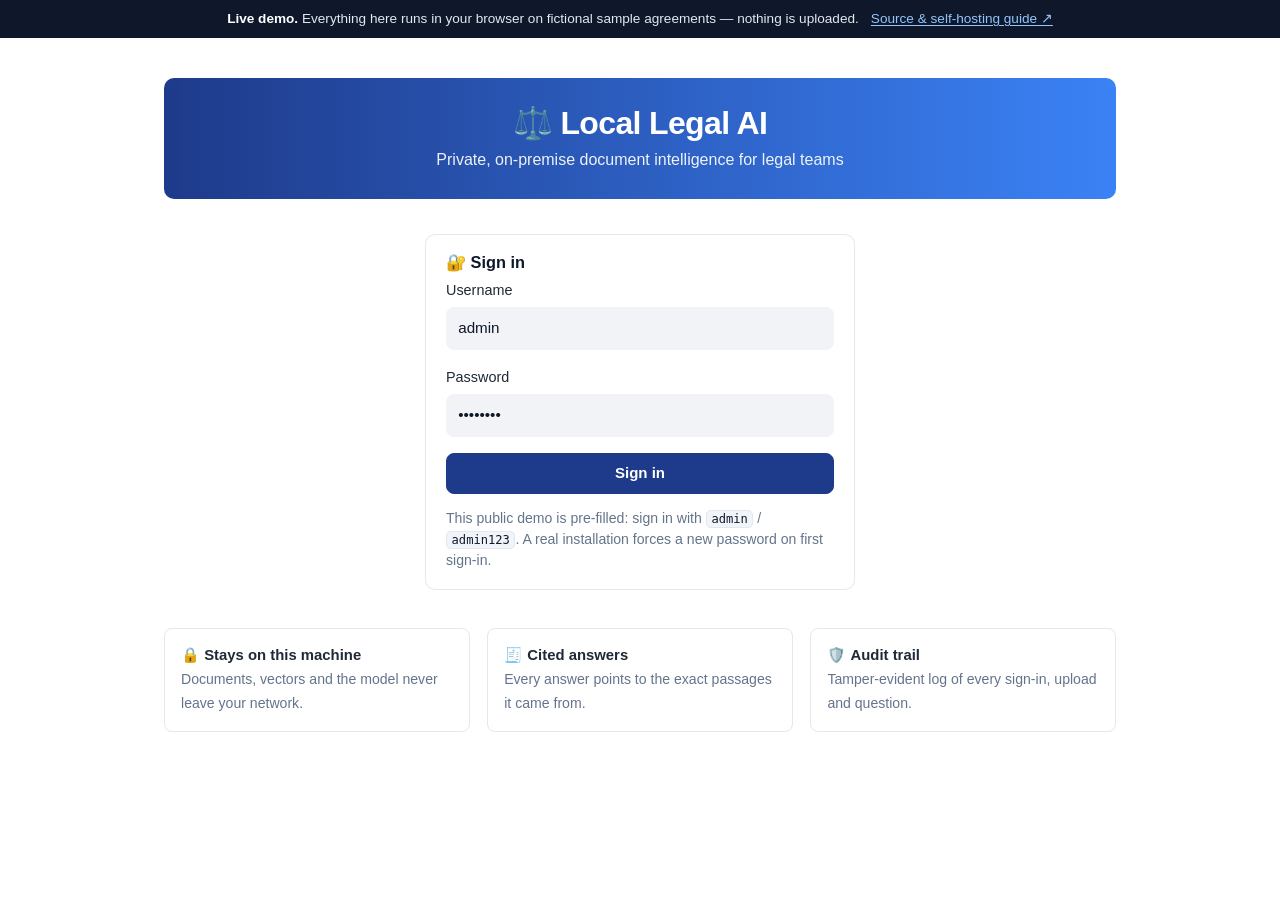
==== web/index.html @ eb103a4b "Phase 23: public web demo for yappertech.com/legal-ai-demo The product is Streamlit + FastAPI + Chro" ====
<!doctype html>
<html lang="en">
<head>
<meta charset="utf-8">
<meta name="viewport" content="width=device-width, initial-scale=1">
<title>Local Legal AI — private document intelligence for legal teams</title>
<meta name="description" content="A working demo of Local Legal AI: upload legal documents, ask questions in plain English and get answers that cite the exact clauses they came from. Self-hosted — documents, vectors and the model never leave your network.">
<meta name="color-scheme" content="light">
<link rel="icon" href="favicon.svg" type="image/svg+xml">
<link rel="stylesheet" href="css/styles.css">
<meta property="og:title" content="Local Legal AI — private document intelligence for legal teams">
<meta property="og:description" content="Ask your contracts questions in plain English and get answers that cite the exact clauses. Runs entirely on your own hardware.">
<meta property="og:type" content="website">
</head>
<body>

<div class="demo-banner" id="demo-banner">
  <span><strong>Live demo.</strong> Everything here runs in your browser on fictional sample agreements — nothing is uploaded.</span>
  <a href="https://github.com/jashankish/local-legal-ai" target="_blank" rel="noopener">Source &amp; self-hosting guide ↗</a>
</div>

<div id="app">
  <div class="login-page">
    <div class="main-header">
      <h1>⚖️ Local Legal AI</h1>
      <p>Private, on-premise document intelligence for legal teams</p>
    </div>
    <p class="caption" style="text-align:center">Loading the demo library…</p>
  </div>
</div>

<noscript>
  <div class="login-page">
    <div class="note note-warn">
      This demo runs the whole product in your browser, so it needs JavaScript enabled.
      The source and self-hosting instructions are at
      <a href="https://github.com/jashankish/local-legal-ai">github.com/jashankish/local-legal-ai</a>.
    </div>
  </div>
</noscript>

<script type="module">
  import { CONFIG } from "./js/config.js";
  import { start } from "./js/app.js";
  start(CONFIG);
</script>
</body>
</html>
---- web/css/styles.css ----
/* Local Legal AI — static demo.
   The visual language follows the Streamlit app it mirrors: a light slate
   canvas, a bordered sidebar, navy (#1e3a8a) for primary actions and chart
   fills, and flat bordered cards rather than shadows. */

:root {
  --navy: #1e3a8a;
  --navy-700: #1d4ed8;
  --blue: #3b82f6;
  --blue-50: #eff6ff;
  --blue-100: #dbeafe;
  --ink: #0f172a;
  --body: #1f2937;
  --muted: #64748b;
  --line: #e2e8f0;
  --line-strong: #cbd5e1;
  --canvas: #ffffff;
  --sidebar: #f7f8fa;
  --green: #15803d;
  --green-bg: #f0fdf4;
  --amber: #b45309;
  --amber-bg: #fffbeb;
  --red: #b91c1c;
  --red-bg: #fef2f2;
  --radius: 10px;
  --sidebar-w: 300px;
  --font: "Source Sans 3", "Source Sans Pro", -apple-system, BlinkMacSystemFont,
    "Segoe UI", Roboto, "Helvetica Neue", Arial, sans-serif;
  --mono: ui-monospace, SFMono-Regular, "SF Mono", Menlo, Consolas, monospace;
}

* { box-sizing: border-box; }

html { -webkit-text-size-adjust: 100%; }

body {
  margin: 0;
  font-family: var(--font);
  font-size: 16px;
  line-height: 1.6;
  color: var(--body);
  background: var(--canvas);
}

h1, h2, h3, h4 { color: var(--ink); line-height: 1.25; margin: 0 0 .4em; font-weight: 700; }
h1 { font-size: 2.3rem; letter-spacing: -.02em; }
h2 { font-size: 1.6rem; margin-top: 2rem; }
h3 { font-size: 1.22rem; margin-top: 1.6rem; }
h4 { font-size: 1.02rem; margin-top: 1.1rem; }
p { margin: 0 0 1rem; }
a { color: var(--navy-700); }

code, .mono { font-family: var(--mono); font-size: .86em; }
code {
  background: #f1f5f9; border: 1px solid var(--line);
  border-radius: 5px; padding: .08em .38em; color: #0f172a;
}

.caption { color: var(--muted); font-size: .88rem; line-height: 1.5; }
.subtle { color: var(--muted); }
.em { font-style: italic; color: var(--muted); }
.nowrap { white-space: nowrap; }

/* ── Demo banner ──────────────────────────────────────────────────────── */
.demo-banner {
  background: var(--ink);
  color: #e2e8f0;
  font-size: .85rem;
  padding: .5rem 1.1rem;
  display: flex;
  gap: .75rem;
  align-items: center;
  flex-wrap: wrap;
  justify-content: center;
  text-align: center;
}
.demo-banner strong { color: #fff; }
.demo-banner a { color: #93c5fd; text-decoration: underline; text-underline-offset: 2px; }

/* ── Shell ────────────────────────────────────────────────────────────── */
.shell { display: flex; min-height: calc(100vh - 40px); align-items: stretch; }

.sidebar {
  width: var(--sidebar-w);
  flex: 0 0 var(--sidebar-w);
  background: var(--sidebar);
  border-right: 1px solid var(--line);
  padding: 1.75rem 1.5rem 2rem;
}
.sidebar-brand { font-size: 1.35rem; font-weight: 700; color: var(--ink); margin-bottom: .25rem; }
.sidebar-tagline { color: var(--muted); font-size: .88rem; line-height: 1.45; margin-bottom: 1.5rem; }
.sidebar hr { border: 0; border-top: 1px solid var(--line-strong); margin: 1.5rem 0; }
.sidebar-meta { font-size: .92rem; margin-bottom: .2rem; }

.nav-label { font-size: .88rem; color: var(--body); margin-bottom: .35rem; }
.nav { list-style: none; margin: 0; padding: 0; }
.nav li { margin-bottom: 2px; }
.nav button {
  width: 100%; text-align: left; font: inherit; font-size: .95rem;
  background: transparent; border: 1px solid transparent; border-radius: 8px;
  padding: .46rem .62rem; cursor: pointer; color: var(--body);
}
.nav button:hover { background: #eceff3; }
.nav button[aria-current="page"] {
  background: var(--canvas); border-color: var(--line-strong);
  color: var(--navy); font-weight: 600;
}

.main { flex: 1 1 auto; min-width: 0; padding: 2.5rem 3rem 5rem; max-width: 1120px; }

/* ── Buttons ──────────────────────────────────────────────────────────── */
.btn {
  font: inherit; font-size: .94rem; font-weight: 600;
  border-radius: 8px; border: 1px solid var(--line-strong);
  background: var(--canvas); color: var(--body);
  padding: .46rem .95rem; cursor: pointer; display: inline-flex;
  align-items: center; gap: .4rem; text-decoration: none;
}
.btn:hover { border-color: var(--navy); color: var(--navy); }
.btn-primary {
  background: var(--navy); border-color: var(--navy); color: #fff;
}
.btn-primary:hover { background: #172e6e; border-color: #172e6e; color: #fff; }
.btn-sm { font-size: .85rem; padding: .3rem .6rem; }
.btn[disabled] { opacity: .5; cursor: not-allowed; }
.btn-row { display: flex; gap: .6rem; flex-wrap: wrap; align-items: center; }

/* ── Forms ────────────────────────────────────────────────────────────── */
label.field { display: block; margin-bottom: 1rem; }
label.field > span { display: block; font-size: .9rem; margin-bottom: .3rem; color: var(--body); }
input[type="text"], input[type="password"], input[type="search"], select, textarea {
  width: 100%; font: inherit; font-size: .95rem;
  background: #f1f3f6; border: 1px solid transparent; border-radius: 8px;
  padding: .52rem .7rem; color: var(--ink);
}
input:focus, select:focus, textarea:focus {
  outline: none; border-color: var(--blue); background: var(--canvas);
  box-shadow: 0 0 0 3px rgba(59, 130, 246, .18);
}
textarea { resize: vertical; min-height: 110px; line-height: 1.5; }
select { appearance: none; background-image: none; }
.check { display: flex; align-items: center; gap: .5rem; font-size: .92rem; margin-bottom: .45rem; }
.check input { width: auto; }
input[type="range"] { width: 100%; accent-color: var(--navy); }

/* ── Cards, panels, callouts ─────────────────────────────────────────── */
.card {
  border: 1px solid var(--line); border-radius: var(--radius);
  padding: 1.1rem 1.25rem; background: var(--canvas); margin-bottom: 1rem;
}
.panel { background: var(--blue-50); border: 1px solid var(--blue-100);
         border-radius: 8px; padding: .7rem .9rem; margin-bottom: .6rem; font-size: .94rem; }
.panel strong { color: var(--navy); }
.note { border-radius: 8px; padding: .7rem .9rem; margin: .6rem 0; font-size: .94rem; border: 1px solid; }
.note-ok { background: var(--green-bg); border-color: #bbf7d0; color: #14532d; }
.note-warn { background: var(--amber-bg); border-color: #fde68a; color: #78350f; }
.note-err { background: var(--red-bg); border-color: #fecaca; color: #7f1d1d; }
.note-info { background: var(--blue-50); border-color: var(--blue-100); color: #1e3a8a; }

/* ── Metrics ─────────────────────────────────────────────────────────── */
.metrics { display: grid; gap: 1.25rem; grid-template-columns: repeat(auto-fit, minmax(150px, 1fr)); margin: 1.2rem 0 1.6rem; }
.metric-label { font-size: .88rem; color: var(--body); display: flex; align-items: center; gap: .3rem; }
.metric-value { font-size: 2.1rem; font-weight: 400; color: var(--ink); line-height: 1.2; letter-spacing: -.01em; }
.metric-value.sm { font-size: 1.5rem; }

/* ── Grids ───────────────────────────────────────────────────────────── */
.cols { display: grid; gap: 1.6rem; grid-template-columns: 1fr 1fr; align-items: start; }
.cols-3 { display: grid; gap: 1.2rem; grid-template-columns: repeat(3, 1fr); align-items: start; }
.cols-wide { grid-template-columns: 2fr 1fr; }
.cols-ask { grid-template-columns: 3fr 1fr; }

/* ── Tables ──────────────────────────────────────────────────────────── */
.table-wrap { border: 1px solid var(--line); border-radius: 8px; overflow: auto; margin-bottom: 1.2rem; }
table { border-collapse: collapse; width: 100%; font-size: .9rem; }
th, td { text-align: left; padding: .5rem .72rem; border-bottom: 1px solid var(--line); white-space: nowrap; }
th { background: #f8fafc; color: var(--muted); font-weight: 600; font-size: .85rem; }
tbody tr:last-child td { border-bottom: 0; }
tbody tr:hover td { background: #f8fafc; }
td.num, th.num { text-align: right; }
td.wrap { white-space: normal; min-width: 18rem; }

/* ── Tabs & accordions ───────────────────────────────────────────────── */
.tabs { display: flex; gap: 1.5rem; border-bottom: 1px solid var(--line); margin: 1.2rem 0 1.5rem; flex-wrap: wrap; }
.tabs button {
  font: inherit; font-size: .95rem; background: none; border: 0;
  border-bottom: 2px solid transparent; padding: .45rem 0; cursor: pointer; color: var(--body);
}
.tabs button[aria-selected="true"] { color: var(--navy); border-bottom-color: var(--navy); font-weight: 600; }

details.acc { border: 1px solid var(--line); border-radius: 8px; margin-bottom: .7rem; background: var(--canvas); }
details.acc > summary {
  cursor: pointer; padding: .62rem .9rem; font-size: .95rem;
  background: #f8fafc; border-radius: 8px; list-style: none; display: flex; gap: .5rem; align-items: center;
}
details.acc[open] > summary { border-bottom: 1px solid var(--line); border-radius: 8px 8px 0 0; }
details.acc > summary::-webkit-details-marker { display: none; }
details.acc > summary::before { content: "▸"; color: var(--muted); font-size: .8rem; }
details.acc[open] > summary::before { content: "▾"; }
.acc-body { padding: 1rem 1.1rem; }

/* ── Document cards (library) ───────────────────────────────────────── */
.file-grid { display: grid; gap: 1rem; grid-template-columns: repeat(auto-fill, minmax(215px, 1fr)); }
.file-card { border: 1px solid var(--line-strong); border-radius: 8px; padding: .85rem; background: #f9fafb; }
.file-icon { font-size: 1.65rem; text-align: center; margin-bottom: .4rem; }
.file-name { font-weight: 700; font-size: .88rem; word-break: break-word; margin-bottom: .3rem; }
.file-meta { font-size: .78rem; color: var(--muted); line-height: 1.45; margin-bottom: .6rem; }

/* ── Answer rendering ────────────────────────────────────────────────── */
.answer { border: 1px solid var(--line); border-radius: 8px; padding: 1rem 1.15rem; background: var(--canvas); }
.answer p:last-child { margin-bottom: 0; }
.cite {
  font-size: .78em; font-weight: 700; color: var(--navy);
  background: var(--blue-50); border: 1px solid var(--blue-100);
  border-radius: 4px; padding: 0 .28em; vertical-align: .08em;
}
.source { border: 1px solid var(--line); border-radius: 8px; padding: .8rem 1rem; margin-bottom: .7rem; }
.source-head { font-size: .94rem; margin-bottom: .35rem; }
.source-head b { color: var(--ink); }
.tag-cited { color: var(--green); font-style: italic; }
.terms-row { margin-bottom: .4rem; font-size: .93rem; }
.term {
  font-family: var(--mono); font-size: .8rem; background: #f1f5f9;
  border: 1px solid var(--line); border-radius: 5px; padding: .08em .4em; margin-right: .3rem;
  display: inline-block; margin-bottom: .22rem; color: #334155;
}
.suggestions { display: grid; gap: .55rem; grid-template-columns: 1fr 1fr; }
.suggestions .btn { justify-content: flex-start; font-weight: 400; font-size: .9rem; }
.streaming::after {
  content: "▌"; color: var(--navy); animation: blink 1s steps(2) infinite;
}
@keyframes blink { 50% { opacity: 0; } }

/* ── Charts ──────────────────────────────────────────────────────────── */
.chart { margin: .6rem 0 1.4rem; }
.chart-title { font-size: .95rem; font-weight: 700; color: var(--ink); margin-bottom: .3rem; }
.chart svg { display: block; width: 100%; height: auto; overflow: visible; }
.chart .axis-line { stroke: var(--line-strong); stroke-width: 1; }
.chart .grid-line { stroke: var(--line); stroke-width: 1; }
.chart .tick { fill: var(--muted); font-size: 11px; }
.chart .bar-label { fill: var(--muted); font-size: 11px; }
.chart .axis-title { fill: var(--muted); font-size: 11px; }
.legend { display: flex; gap: 1rem; flex-wrap: wrap; font-size: .86rem; margin-top: .4rem; }
.legend span { display: inline-flex; align-items: center; gap: .35rem; }
.swatch { width: 11px; height: 11px; border-radius: 3px; display: inline-block; }

/* ── Login ───────────────────────────────────────────────────────────── */
.login-page { max-width: 1000px; margin: 0 auto; padding: 2.5rem 1.5rem 4rem; }
.main-header {
  background: linear-gradient(90deg, #1e3a8a 0%, #3b82f6 100%);
  padding: 1.6rem 1rem; border-radius: var(--radius); color: #fff;
  text-align: center; margin-bottom: 2.2rem;
}
.main-header h1 { color: #fff; margin: 0 0 .25rem; font-size: 2rem; }
.main-header p { margin: 0; opacity: .92; }
.login-card { max-width: 430px; margin: 0 auto; }
.feature-grid { display: grid; gap: 1.1rem; grid-template-columns: repeat(3, 1fr); margin-top: 2.4rem; }
.feature-grid > div { border: 1px solid var(--line); border-radius: 8px; padding: .95rem 1rem; font-size: .93rem; }
.feature-grid span { color: var(--muted); font-size: .88rem; }

/* ── Toast ───────────────────────────────────────────────────────────── */
.toast-stack { position: fixed; right: 1.2rem; bottom: 1.2rem; display: grid; gap: .5rem; z-index: 50; max-width: 24rem; }
.toast {
  background: var(--ink); color: #fff; border-radius: 8px;
  padding: .6rem .85rem; font-size: .9rem; box-shadow: 0 8px 24px rgba(15, 23, 42, .22);
}

/* ── Responsive ──────────────────────────────────────────────────────── */
@media (max-width: 900px) {
  .shell { display: block; }
  .sidebar { width: auto; flex: none; border-right: 0; border-bottom: 1px solid var(--line); padding: 1.25rem 1rem; }
  .main { padding: 1.75rem 1rem 4rem; }
  .cols, .cols-3, .cols-wide, .cols-ask, .suggestions, .feature-grid { grid-template-columns: 1fr; }
  h1 { font-size: 1.85rem; }
  .nav { display: flex; flex-wrap: wrap; gap: .35rem; }
  .nav li { margin: 0; }
  .nav button { width: auto; }
}

/* ── Chart tooltip & data table ──────────────────────────────────────── */
.chart-tip {
  position: absolute; transform: translate(-50%, -100%);
  background: var(--ink); color: #fff; font-size: .82rem;
  padding: .3rem .55rem; border-radius: 6px; pointer-events: none;
  opacity: 0; transition: opacity .12s ease; z-index: 60; white-space: nowrap;
}
.chart path[tabindex] { cursor: pointer; }
.chart path[tabindex]:hover, .chart path[data-focused] { filter: brightness(1.18); }
.chart path[tabindex]:focus-visible { outline: 2px solid var(--blue); outline-offset: 2px; }
.chart-data { margin-top: .4rem; }
.chart-data > summary { font-size: .85rem; color: var(--muted); background: transparent; padding: .3rem 0; }
.chart-data[open] > summary { border-bottom: 0; }
.chart-data .acc-body { padding: 0 0 .6rem; }
.chart-data table { max-width: 32rem; }

input[type="file"] {
  width: 100%; font: inherit; font-size: .92rem; background: #f1f3f6;
  border: 1px dashed var(--line-strong); border-radius: 8px; padding: .8rem;
}
pre { overflow: auto; }
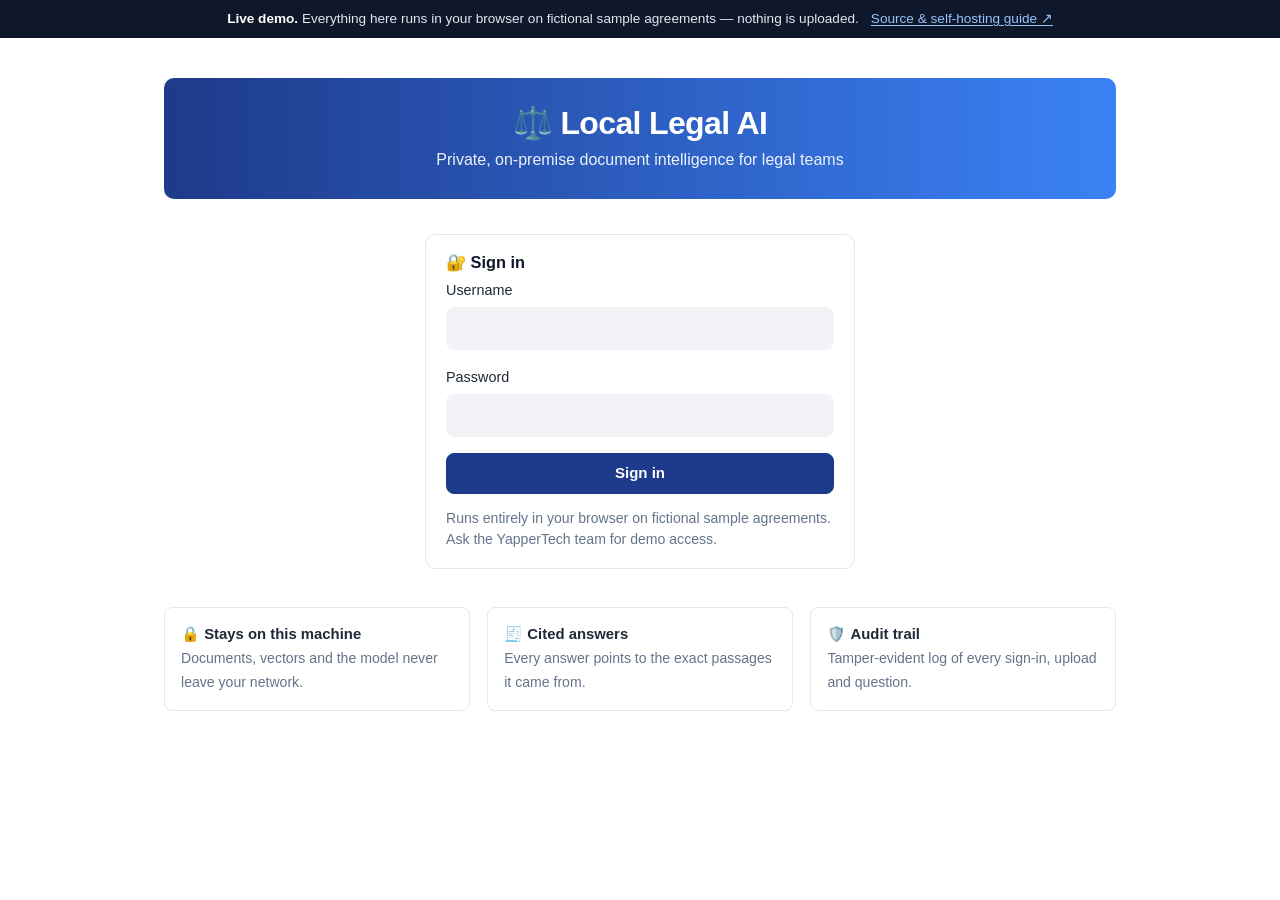
==== commit 44b0d796: "Web demo: link-preview image for iMessage, Slack, LinkedIn and X Sharing yappertech.com/legal-ai-dem" ====
--- a/web/index.html
+++ b/web/index.html
@@ -7,10 +7,27 @@
 <meta name="description" content="A working demo of Local Legal AI: upload legal documents, ask questions in plain English and get answers that cite the exact clauses they came from. Self-hosted — documents, vectors and the model never leave your network.">
 <meta name="color-scheme" content="light">
 <link rel="icon" href="favicon.svg" type="image/svg+xml">
+<link rel="apple-touch-icon" href="apple-touch-icon.png">
 <link rel="stylesheet" href="css/styles.css">
+<!-- Link previews (iMessage, Slack, LinkedIn, X). Scrapers need absolute URLs:
+     tools/build-site.sh rewrites the relative ones below against --site-url.
+     The images are rendered by tools/make_og_image.mjs. -->
+<link rel="canonical" href="./">
+<meta property="og:type" content="website">
+<meta property="og:site_name" content="YapperTech">
+<meta property="og:url" content="./">
 <meta property="og:title" content="Local Legal AI — private document intelligence for legal teams">
 <meta property="og:description" content="Ask your contracts questions in plain English and get answers that cite the exact clauses. Runs entirely on your own hardware.">
-<meta property="og:type" content="website">
+<meta property="og:image" content="og-image.png">
+<meta property="og:image:secure_url" content="og-image.png">
+<meta property="og:image:type" content="image/png">
+<meta property="og:image:width" content="1200">
+<meta property="og:image:height" content="630">
+<meta property="og:image:alt" content="Local Legal AI answering “Can the tenant terminate the lease early, and what does it cost?” with a cited clause from a commercial lease.">
+<meta name="twitter:card" content="summary_large_image">
+<meta name="twitter:title" content="Local Legal AI — private document intelligence for legal teams">
+<meta name="twitter:description" content="Ask your contracts questions in plain English and get answers that cite the exact clauses.">
+<meta name="twitter:image" content="og-image.png">
 </head>
 <body>
 
